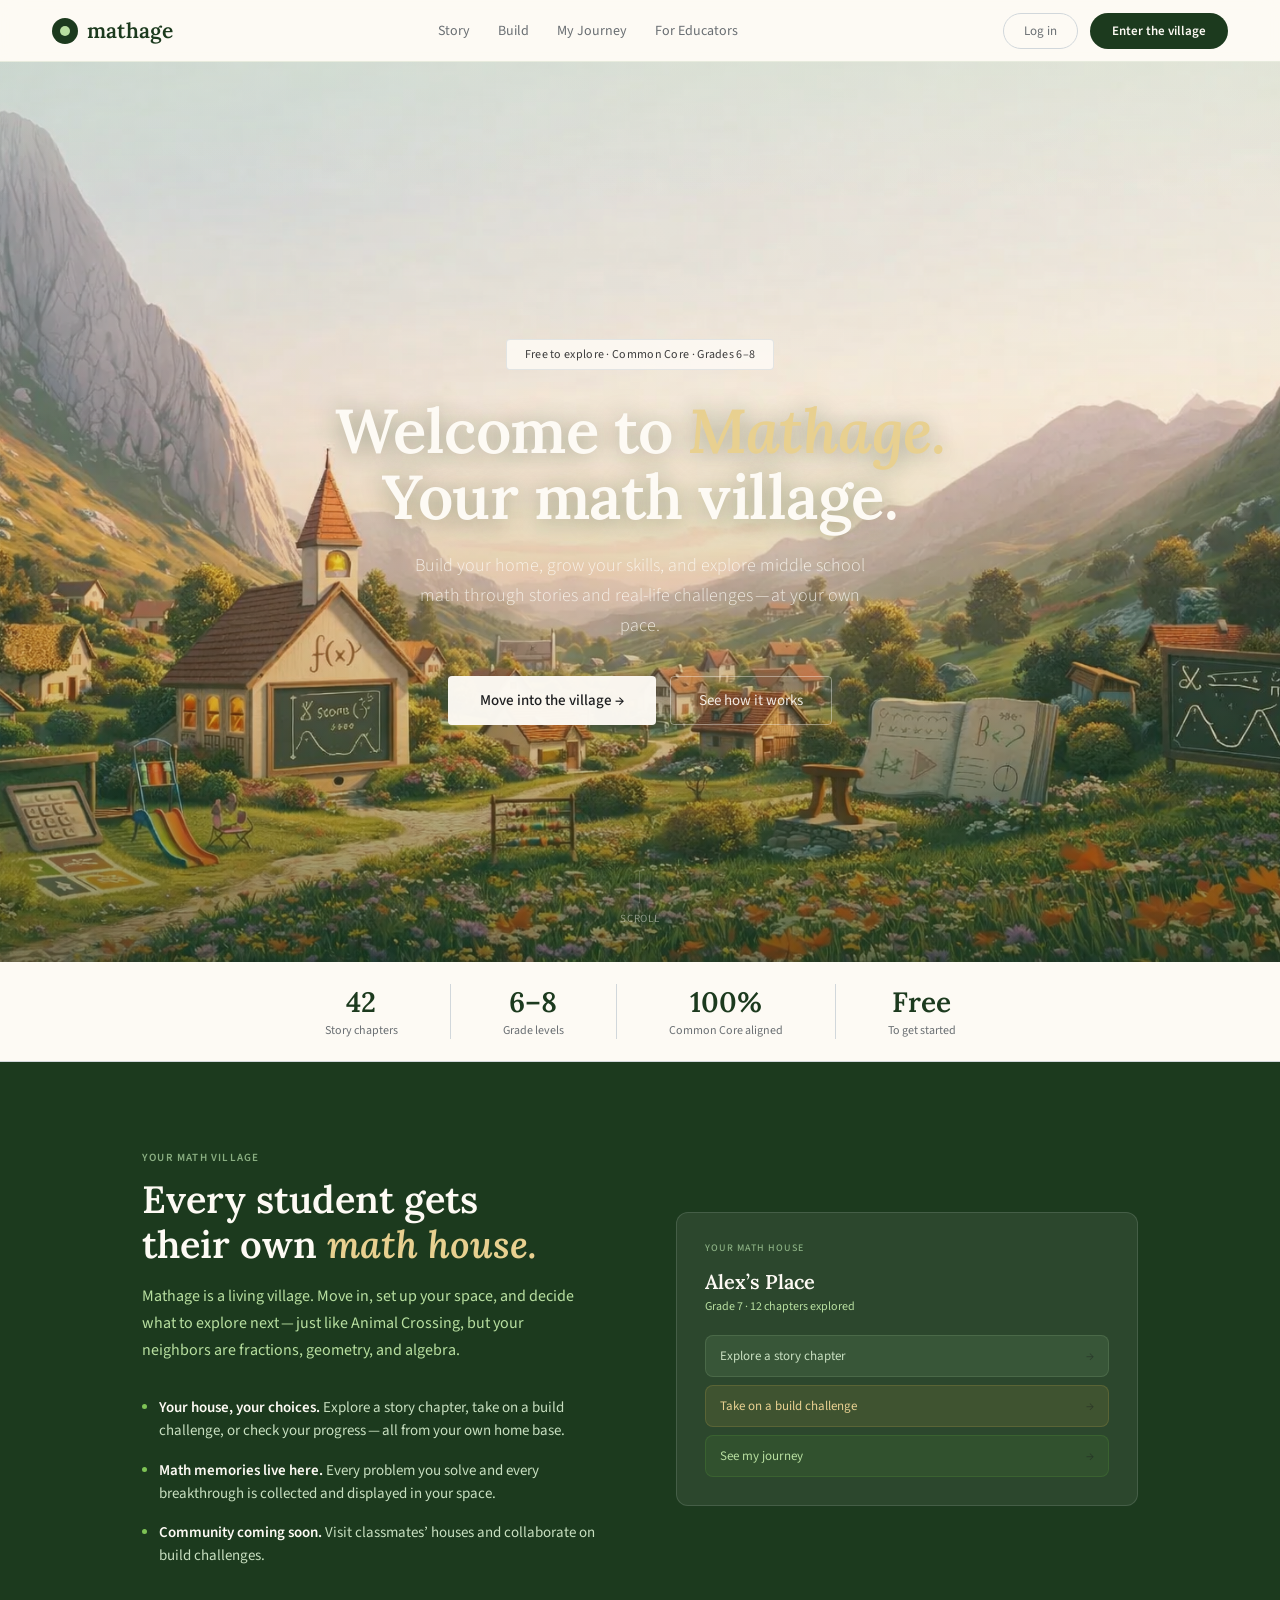
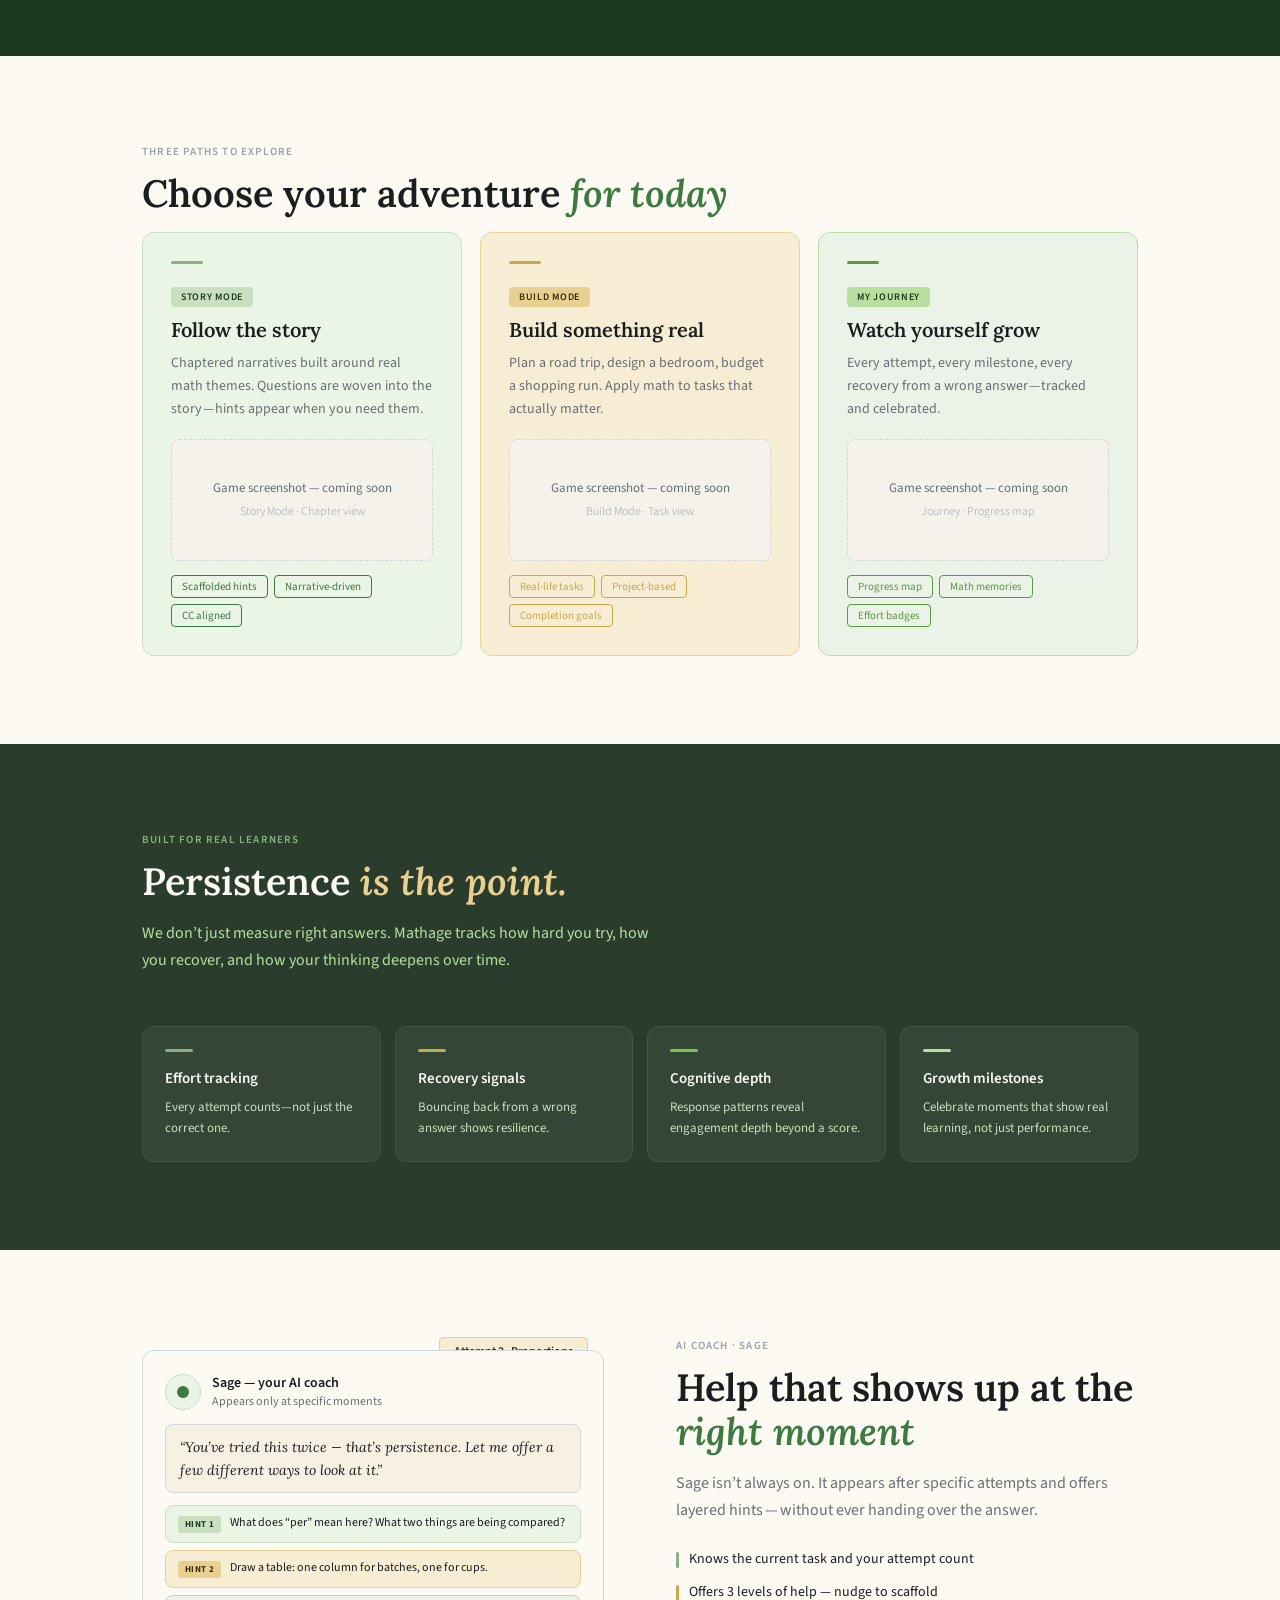
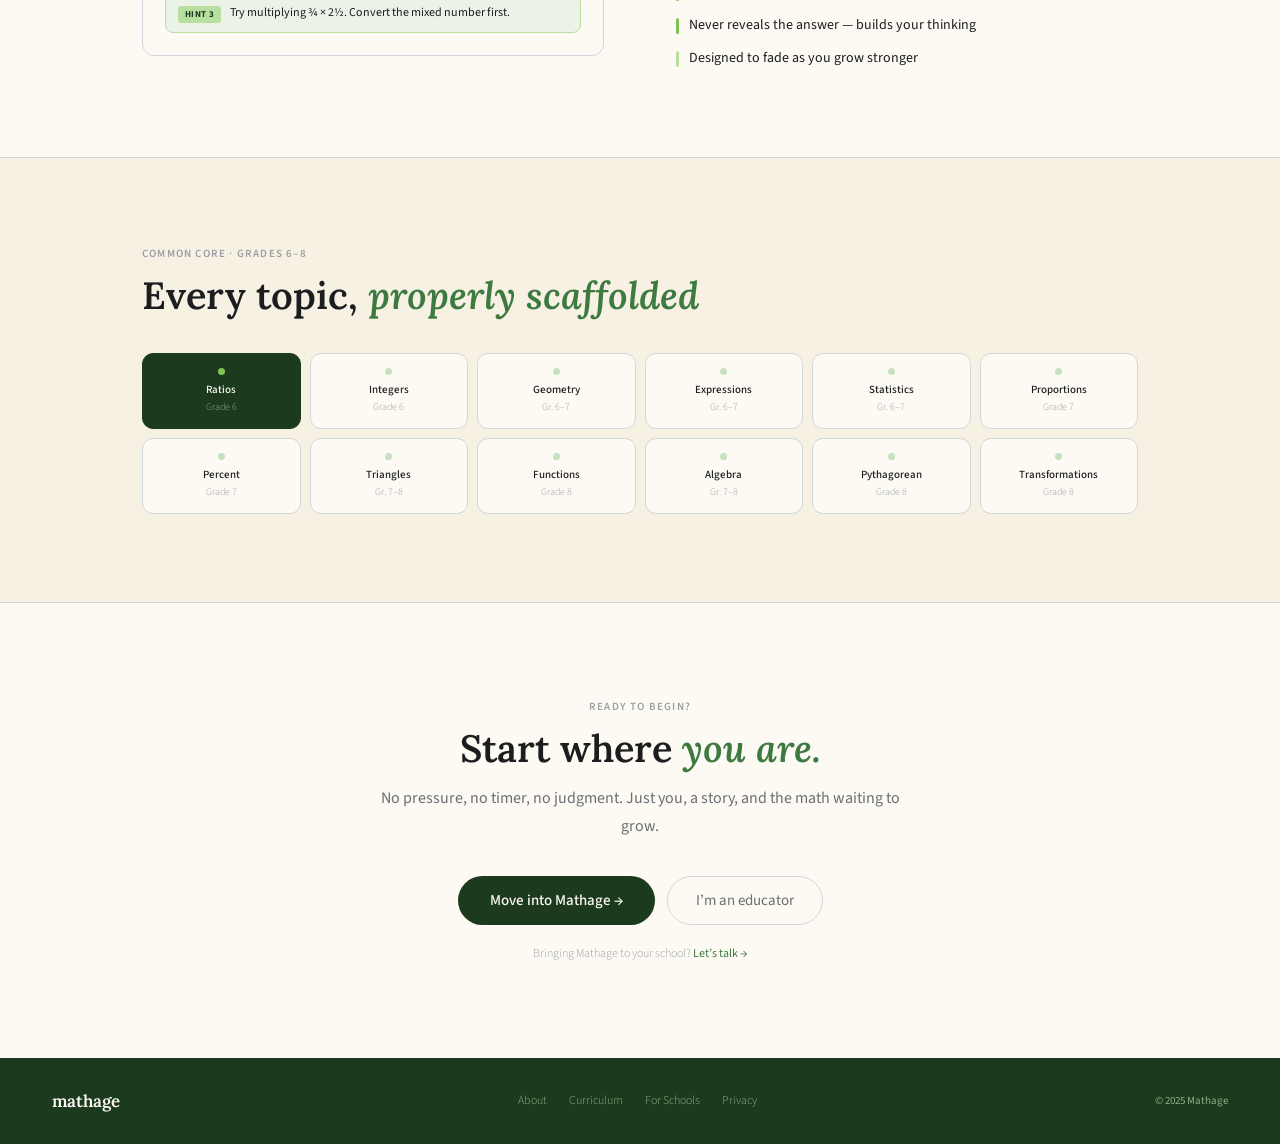
==== index.html @ 60c3e4f0 "update Sage component" ====
<!DOCTYPE html>
<html lang="en">
<head>
<meta charset="UTF-8">
<meta name="viewport" content="width=device-width, initial-scale=1.0">
<title>Mathage &#8212; Your Math Village</title>
<style>
@import url('https://fonts.googleapis.com/css2?family=Lora:ital,wght@0,400;0,500;0,600;1,400;1,600&family=Source+Sans+3:wght@300;400;500;600&family=Caveat:wght@400;500&display=swap');
*{box-sizing:border-box;margin:0;padding:0}
:root{
  --f:#1C3A1E;--fm:#2D5A2E;--fl:#3D7A40;
  --m:#5A9A3C;--ml:#7EC355;--mp:#B8DFA0;
  --sg:#8AAF82;--sgl:#C8DFC0;--sgp:#EBF5E6;
  --stone:#F5F2EB;--stm:#D1D7DB;--std:#6a6f73;
  --cream:#FDFAF4;--warm:#F7F1E4;
  --gold:#C8A84B;--goldl:#E8D090;--goldp:#F7EDD4;
  --dusk:#2A3D2C;
  --txt:#1c1d1f;--muted:#6a6f73;--light:#9AA0A6;
  --serif:'Lora',Georgia,serif;
  --sans:'Source Sans 3',system-ui,sans-serif;
  --hand:'Caveat',cursive;
}
html,body{margin:0;padding:0}
body{font-family:var(--sans);background:var(--cream);color:var(--txt);overflow-x:hidden}

nav{display:flex;align-items:center;justify-content:space-between;padding:0 52px;height:62px;background:rgba(253,250,244,0.92);border-bottom:1px solid rgba(138,175,130,0.2);position:sticky;top:0;z-index:200;backdrop-filter:blur(10px)}
.logo{font-family:var(--serif);font-size:21px;font-weight:600;color:var(--f);letter-spacing:0.2px;display:flex;align-items:center;gap:9px;cursor:pointer}
.logo-mark{width:26px;height:26px;border-radius:50%;background:var(--f);display:flex;align-items:center;justify-content:center}
.logo-inner{width:10px;height:10px;border-radius:50%;background:var(--mp)}
.nav-links{display:flex;gap:28px}
.nav-links a{font-family:var(--sans);font-size:14px;font-weight:400;color:var(--muted);text-decoration:none;transition:color .2s}
.nav-links a:hover{color:var(--f)}
.nav-r{display:flex;gap:12px;align-items:center}
.btn-ghost{background:none;border:1.5px solid var(--stm);border-radius:50px;padding:8px 20px;font-family:var(--sans);font-size:13px;font-weight:400;color:var(--muted);cursor:pointer;transition:all .2s}
.btn-ghost:hover{border-color:var(--sg);color:var(--f)}
.btn-enter{background:var(--f);border:none;border-radius:50px;padding:9px 22px;font-family:var(--sans);font-size:13px;font-weight:600;color:var(--cream);cursor:pointer;transition:all .2s}
.btn-enter:hover{background:var(--fm);transform:translateY(-1px)}

.hero{position:relative;overflow:hidden;height:100vh;min-height:620px}
.hero-scene{position:absolute;inset:0;width:100%;height:100%}
.hero-scene img{width:100%;height:100%;object-fit:cover;object-position:center center}
.hero-fade{position:absolute;inset:0;background:linear-gradient(to bottom,rgba(210,230,200,0.18) 0%,rgba(180,210,160,0.08) 40%,rgba(60,100,40,0.22) 75%,rgba(28,58,30,0.55) 100%)}
.hero-top-fade{position:absolute;top:0;left:0;right:0;height:140px;background:linear-gradient(to bottom,rgba(220,235,210,0.35),transparent)}
.hero-content{position:absolute;inset:0;display:flex;flex-direction:column;align-items:center;justify-content:center;text-align:center;padding:0 24px;padding-top:40px}
.hero-badge{display:inline-block;background:rgba(253,250,244,0.88);border:1px solid rgba(209,215,219,0.6);border-radius:4px;padding:6px 18px;font-family:var(--sans);font-size:12px;font-weight:400;color:#3d3d3d;letter-spacing:0.3px;margin-bottom:28px}
.hero-h1{font-family:var(--serif);font-size:62px;line-height:1.08;font-weight:600;color:#FDFAF4;margin-bottom:20px;letter-spacing:-0.5px;text-shadow:0 2px 24px rgba(20,50,20,0.4)}
.hero-h1 em{font-style:italic;color:var(--goldl)}
.hero-p{font-family:var(--sans);font-size:18px;font-weight:300;color:rgba(253,250,244,0.82);line-height:1.65;max-width:460px;margin-bottom:36px}
.hero-btns{display:flex;gap:14px;align-items:center;justify-content:center}
.btn-hero-primary{font-family:var(--sans);font-size:15px;font-weight:500;color:var(--txt);background:rgba(253,250,244,0.97);border:none;border-radius:4px;padding:14px 32px;cursor:pointer;transition:all .2s}
.btn-hero-primary:hover{background:#fff;transform:translateY(-1px)}
.btn-hero-ghost{font-family:var(--sans);font-size:15px;font-weight:400;color:rgba(253,250,244,0.9);background:none;border:1px solid rgba(253,250,244,0.4);border-radius:4px;padding:13px 28px;cursor:pointer;transition:all .2s}
.btn-hero-ghost:hover{border-color:rgba(253,250,244,0.7)}
.hero-scroll{position:absolute;bottom:36px;left:50%;transform:translateX(-50%);font-family:var(--sans);font-size:11px;font-weight:400;color:rgba(253,250,244,0.45);letter-spacing:0.8px;text-transform:uppercase;display:flex;flex-direction:column;align-items:center;gap:8px}
.scroll-line{width:1px;height:32px;background:rgba(253,250,244,0.22)}

.statsbar{display:flex;justify-content:center;align-items:center;background:var(--cream);border-bottom:1px solid var(--stm);padding:22px 0}
.stat{text-align:center;padding:0 52px;border-right:1px solid var(--stm)}
.stat:last-child{border-right:none}
.stat-n{font-family:var(--serif);font-size:28px;font-weight:600;color:var(--f)}
.stat-l{font-family:var(--sans);font-size:12px;font-weight:400;color:var(--muted);margin-top:2px}

.section{max-width:1100px;margin:0 auto;padding:88px 52px}
.eyebrow{font-family:var(--sans);font-size:11px;font-weight:600;letter-spacing:1.2px;text-transform:uppercase;color:var(--light);margin-bottom:12px}
.sec-h2{font-family:var(--serif);font-size:38px;font-weight:600;color:var(--txt);line-height:1.18;margin-bottom:16px}
.sec-h2 em{font-style:italic;color:var(--fl)}
.sec-sub{font-family:var(--sans);font-size:16px;font-weight:400;color:var(--muted);line-height:1.7;max-width:520px;margin-bottom:48px}

.village-wrap{background:var(--f)}
.village-inner{max-width:1100px;margin:0 auto;padding:88px 52px;display:grid;grid-template-columns:1fr 1fr;gap:72px;align-items:center}
.village-inner .eyebrow{color:var(--sg)}
.village-inner .sec-h2{color:var(--cream)}
.village-inner .sec-h2 em{color:var(--goldl)}
.village-inner .sec-sub{color:var(--mp);max-width:440px;margin-bottom:32px}
.vlist{list-style:none;display:flex;flex-direction:column;gap:16px}
.vlist li{display:flex;gap:12px;font-family:var(--sans);font-size:15px;font-weight:400;color:var(--sgl);line-height:1.55}
.vlist li strong{font-weight:600;color:var(--cream)}
.vdot{width:5px;height:5px;border-radius:50%;background:var(--ml);margin-top:8px;flex-shrink:0}
.house-mockup{background:rgba(255,255,255,0.07);border-radius:12px;border:1px solid rgba(255,255,255,0.12);padding:28px}
.hm-label{font-family:var(--sans);font-size:10px;font-weight:500;letter-spacing:1px;text-transform:uppercase;color:var(--sg);margin-bottom:14px}
.hm-name{font-family:var(--serif);font-size:20px;font-weight:600;color:var(--cream);margin-bottom:4px}
.hm-sub{font-family:var(--sans);font-size:12px;font-weight:400;color:var(--mp);margin-bottom:20px}
.hm-actions{display:flex;flex-direction:column;gap:8px}
.hm-action{display:flex;align-items:center;justify-content:space-between;padding:11px 14px;border-radius:8px;border:1px solid transparent;cursor:pointer;transition:all .15s}
.hma-s{background:rgba(138,175,130,0.14);border-color:rgba(138,175,130,0.22)}
.hma-b{background:rgba(200,168,75,0.12);border-color:rgba(200,168,75,0.2)}
.hma-j{background:rgba(90,154,60,0.13);border-color:rgba(90,154,60,0.22)}
.hma-s:hover{background:rgba(138,175,130,0.25)}
.hma-b:hover{background:rgba(200,168,75,0.22)}
.hma-j:hover{background:rgba(90,154,60,0.25)}
.hma-txt{font-family:var(--sans);font-size:13px;font-weight:400}
.hma-s .hma-txt{color:var(--sgl)}
.hma-b .hma-txt{color:var(--goldl)}
.hma-j .hma-txt{color:var(--mp)}
.hma-arr{font-size:13px;opacity:.45}

.modes-grid{display:grid;grid-template-columns:repeat(3,1fr);gap:18px}
.mcard{border-radius:12px;padding:28px;border:1.5px solid transparent;cursor:pointer;transition:transform .2s}
.mcard:hover{transform:translateY(-3px)}
.mc-s{background:var(--sgp);border-color:var(--sgl)}
.mc-b{background:var(--goldp);border-color:var(--goldl)}
.mc-j{background:#EBF2E8;border-color:var(--mp)}
.mcard-bar{width:32px;height:3px;border-radius:2px;margin-bottom:20px}
.mc-s .mcard-bar{background:var(--sg)}
.mc-b .mcard-bar{background:var(--gold)}
.mc-j .mcard-bar{background:var(--m)}
.mcard-tag{font-family:var(--sans);font-size:10px;font-weight:600;letter-spacing:0.7px;text-transform:uppercase;display:inline-block;padding:3px 10px;border-radius:4px;margin-bottom:10px}
.mc-s .mcard-tag{background:var(--sgl);color:var(--f)}
.mc-b .mcard-tag{background:var(--goldl);color:#3A2A00}
.mc-j .mcard-tag{background:var(--mp);color:var(--f)}
.mcard h3{font-family:var(--serif);font-size:20px;font-weight:600;margin-bottom:10px;color:var(--txt)}
.mcard p{font-family:var(--sans);font-size:14px;font-weight:400;line-height:1.65;color:var(--muted);margin-bottom:18px}
.placeholder-wrap{margin-top:18px;border-radius:8px;overflow:hidden;border:1.5px dashed var(--stm)}
.placeholder-inner{background:var(--stone);height:120px;display:flex;flex-direction:column;align-items:center;justify-content:center;gap:6px}
.ph-line1{font-family:var(--sans);font-size:13px;font-weight:400;color:var(--muted)}
.ph-line2{font-family:var(--sans);font-size:12px;font-weight:300;color:var(--light)}
.chips{display:flex;flex-wrap:wrap;gap:6px;margin-top:14px}
.chip{font-family:var(--sans);font-size:11px;font-weight:400;padding:3px 10px;border-radius:4px;border:1px solid currentColor}
.mc-s .chip{color:var(--fl)}
.mc-b .chip{color:var(--gold)}
.mc-j .chip{color:var(--m)}

.persist-wrap{background:var(--dusk)}
.persist-inner{max-width:1100px;margin:0 auto;padding:88px 52px}
.persist-inner .eyebrow{color:var(--sg)}
.persist-inner .sec-h2{color:var(--cream)}
.persist-inner .sec-h2 em{color:var(--goldl)}
.persist-inner .sec-sub{color:var(--mp);margin-bottom:52px}
.pgrid{display:grid;grid-template-columns:repeat(4,1fr);gap:14px}
.pcard{background:rgba(255,255,255,0.05);border-radius:12px;padding:22px;border:1px solid rgba(255,255,255,0.07)}
.pcard-mark{width:28px;height:3px;border-radius:2px;margin-bottom:16px}
.pm1{background:var(--sg)}.pm2{background:var(--gold)}.pm3{background:var(--ml)}.pm4{background:var(--mp)}
.pcard h4{font-family:var(--sans);font-size:15px;font-weight:600;color:var(--cream);margin-bottom:8px}
.pcard p{font-family:var(--sans);font-size:13px;font-weight:400;color:var(--sgl);line-height:1.6}

.coach-grid{display:grid;grid-template-columns:1fr 1fr;gap:72px;align-items:center}
.coach-card{background:var(--cream);border-radius:12px;border:1px solid var(--stm);padding:22px;position:relative}
.attempt-pill{position:absolute;top:-13px;right:16px;background:var(--goldp);border:1.5px solid var(--goldl);border-radius:4px;padding:5px 14px;font-family:var(--sans);font-size:12px;font-weight:600;color:#3A2A00}
.coach-hdr{display:flex;align-items:center;gap:11px;margin-bottom:14px}
.coach-av{width:36px;height:36px;border-radius:50%;background:var(--sgp);border:1.5px solid var(--sgl);display:flex;align-items:center;justify-content:center}
.coach-seed{width:12px;height:12px;border-radius:50%;background:var(--fl)}
.coach-nm{font-family:var(--sans);font-size:14px;font-weight:600;color:var(--txt)}
.coach-role{font-family:var(--sans);font-size:12px;font-weight:400;color:var(--muted)}
.coach-speech{background:var(--warm);border-radius:8px;padding:11px 14px;margin-bottom:12px;border:1px solid var(--stm);font-family:var(--serif);font-size:14px;font-weight:400;color:var(--txt);line-height:1.6;font-style:italic}
.hints{display:flex;flex-direction:column;gap:7px}
.hint{display:flex;align-items:flex-start;gap:9px;padding:9px 12px;border-radius:8px;border:1px solid transparent}
.h1{background:var(--sgp);border-color:var(--sgl)}
.h2{background:var(--goldp);border-color:var(--goldl)}
.h3{background:#EBF2E8;border-color:var(--mp)}
.hlvl{font-family:var(--sans);font-size:9px;font-weight:700;padding:2px 7px;border-radius:3px;flex-shrink:0;margin-top:1px;text-transform:uppercase;letter-spacing:0.4px}
.h1 .hlvl{background:var(--sgl);color:var(--f)}
.h2 .hlvl{background:var(--goldl);color:#3A2A00}
.h3 .hlvl{background:var(--mp);color:var(--f)}
.hint p{font-family:var(--sans);font-size:12px;font-weight:400;line-height:1.4;color:var(--txt)}
.coach-desc{font-family:var(--sans);font-size:16px;font-weight:400;color:var(--muted);line-height:1.7;margin-bottom:24px}
.clist{list-style:none;display:flex;flex-direction:column;gap:12px}
.clist li{display:flex;align-items:flex-start;gap:10px;font-family:var(--sans);font-size:14px;font-weight:400;color:var(--txt);line-height:1.5}
.cbar{width:3px;height:16px;border-radius:2px;flex-shrink:0;margin-top:3px}

.curric-wrap{background:var(--warm);border-top:1px solid var(--stm);border-bottom:1px solid var(--stm)}
.curric-inner{max-width:1100px;margin:0 auto;padding:88px 52px}
.tgrid{display:grid;grid-template-columns:repeat(6,1fr);gap:9px;margin-top:36px}
.ttile{background:var(--cream);border-radius:11px;padding:14px 10px;text-align:center;border:1.5px solid var(--stm);transition:all .2s;cursor:pointer}
.ttile:hover{border-color:var(--fl);transform:translateY(-2px)}
.ttile.on{background:var(--f);border-color:var(--f)}
.tdot{width:7px;height:7px;border-radius:50%;background:var(--sgl);margin:0 auto 7px}
.ttile.on .tdot{background:var(--ml)}
.tname{font-family:var(--sans);font-size:11px;font-weight:500;color:var(--txt)}
.ttile.on .tname{color:var(--cream)}
.tgrade{font-family:var(--sans);font-size:10px;font-weight:300;color:var(--light);margin-top:3px}
.ttile.on .tgrade{color:var(--sg)}

.cta-wrap{padding:96px 52px;text-align:center;background:var(--cream)}
.cta-inner{max-width:520px;margin:0 auto}
.cta-wrap .sec-h2{margin-bottom:14px}
.cta-wrap .sec-sub{margin:0 auto 36px;text-align:center}
.cta-btns{display:flex;justify-content:center;gap:12px;flex-wrap:wrap}
.btn-cta-p{font-family:var(--sans);font-size:15px;font-weight:500;color:var(--cream);background:var(--f);border:none;border-radius:50px;padding:14px 32px;cursor:pointer;transition:background .2s}
.btn-cta-p:hover{background:var(--fm)}
.btn-cta-s{font-family:var(--sans);font-size:15px;font-weight:400;color:var(--muted);background:none;border:1.5px solid var(--stm);border-radius:50px;padding:13px 28px;cursor:pointer;transition:all .2s}
.btn-cta-s:hover{border-color:var(--sg)}
.edu-note{font-family:var(--sans);font-size:12px;font-weight:300;color:var(--light);margin-top:20px}
.edu-note a{color:var(--fl);text-decoration:none;font-weight:400}

footer{background:var(--f);padding:32px 52px;display:flex;justify-content:space-between;align-items:center}
.foot-logo{font-family:var(--serif);font-size:17px;font-weight:600;color:var(--cream)}
.foot-links{display:flex;gap:22px}
.foot-links a{font-family:var(--sans);font-size:12px;font-weight:300;color:var(--sg);text-decoration:none}
.foot-copy{font-family:var(--sans);font-size:11px;color:var(--sg)}

@media(max-width:860px){
  nav{padding:0 20px}.nav-links{display:none}
  .hero-h1{font-size:40px}
  .village-inner,.coach-grid{grid-template-columns:1fr;gap:40px}
  .modes-grid{grid-template-columns:1fr}
  .pgrid{grid-template-columns:1fr 1fr}
  .tgrid{grid-template-columns:repeat(3,1fr)}
  .section,.village-inner,.persist-inner,.curric-inner,.cta-wrap{padding:56px 24px}
  footer{padding:24px 20px;flex-direction:column;gap:14px;text-align:center}
}
</style>
</head>
<body>

<nav>
  <div class="logo" onclick="window.scrollTo({top:0,behavior:'smooth'})">
    <div class="logo-mark"><div class="logo-inner"></div></div>
    mathage
  </div>
  <div class="nav-links">
    <a href="#">Story</a>
    <a href="#">Build</a>
    <a href="#">My Journey</a>
    <a href="#">For Educators</a>
  </div>
  <div class="nav-r">
    <button class="btn-ghost" onclick="window.location.href='dashboard.html'">Log in</button>
    <button class="btn-enter" onclick="window.location.href='dashboard.html'">Enter the village</button>
  </div>
</nav>

<section class="hero">
  <div class="hero-scene">
    <img src="images/hero-bg.png" alt="Mathage village">
  </div>
  <div class="hero-fade"></div>
  <div class="hero-top-fade"></div>
  <div class="hero-content">
    <div class="hero-badge">Free to explore &#183; Common Core &#183; Grades 6&#8211;8</div>
    <h1 class="hero-h1">Welcome to <em>Mathage.</em><br>Your math village.</h1>
    <p class="hero-p">Build your home, grow your skills, and explore middle school math through stories and real&#8209;life challenges&#8201;&#8212;&#8201;at your own pace.</p>
    <div class="hero-btns">
      <button class="btn-hero-primary" onclick="window.location.href='dashboard.html'">Move into the village &#8594;</button>
      <button class="btn-hero-ghost" onclick="document.querySelector('.statsbar').scrollIntoView({behavior:'smooth'})">See how it works</button>
    </div>
  </div>
  


  <div class="hero-scroll"><div class="scroll-line"></div>scroll</div>
</section>

<div class="statsbar">
  <div class="stat"><div class="stat-n">42</div><div class="stat-l">Story chapters</div></div>
  <div class="stat"><div class="stat-n">6&#8211;8</div><div class="stat-l">Grade levels</div></div>
  <div class="stat"><div class="stat-n">100%</div><div class="stat-l">Common Core aligned</div></div>
  <div class="stat"><div class="stat-n">Free</div><div class="stat-l">To get started</div></div>
</div>

<div class="village-wrap">
  <div class="village-inner">
    <div>
      <div class="eyebrow">Your math village</div>
      <h2 class="sec-h2">Every student gets<br>their own <em>math house.</em></h2>
      <p class="sec-sub">Mathage is a living village. Move in, set up your space, and decide what to explore next&#8201;&#8212;&#8201;just like Animal Crossing, but your neighbors are fractions, geometry, and algebra.</p>
      <ul class="vlist">
        <li><div class="vdot"></div><div><strong>Your house, your choices.</strong> Explore a story chapter, take on a build challenge, or check your progress&#8201;&#8212;&#8201;all from your own home base.</div></li>
        <li><div class="vdot"></div><div><strong>Math memories live here.</strong> Every problem you solve and every breakthrough is collected and displayed in your space.</div></li>
        <li><div class="vdot"></div><div><strong>Community coming soon.</strong> Visit classmates&#8217; houses and collaborate on build challenges.</div></li>
      </ul>
    </div>
    <div>
      <div class="house-mockup">
        <div class="hm-label">Your math house</div>
        <div class="hm-name">Alex&#8217;s Place</div>
        <div class="hm-sub">Grade 7 &#183; 12 chapters explored</div>
        <div class="hm-actions">
          <div class="hm-action hma-s" onclick="window.location.href='story.html'"><span class="hma-txt">Explore a story chapter</span><span class="hma-arr">&#8594;</span></div>
          <div class="hm-action hma-b" onclick="window.location.href='build.html'"><span class="hma-txt">Take on a build challenge</span><span class="hma-arr">&#8594;</span></div>
          <div class="hm-action hma-j" onclick="window.location.href='journey.html'"><span class="hma-txt">See my journey</span><span class="hma-arr">&#8594;</span></div>
        </div>
      </div>
    </div>
  </div>
</div>

<div class="section">
  <div class="eyebrow">Three paths to explore</div>
  <h2 class="sec-h2">Choose your adventure <em>for today</em></h2>
  <div class="modes-grid">
    <div class="mcard mc-s" onclick="window.location.href='story.html'">
      <div class="mcard-bar"></div>
      <span class="mcard-tag">Story Mode</span>
      <h3>Follow the story</h3>
      <p>Chaptered narratives built around real math themes. Questions are woven into the story&#8201;&#8212;&#8201;hints appear when you need them.</p>
      <div class="placeholder-wrap"><div class="placeholder-inner"><div class="ph-line1">Game screenshot &#8212; coming soon</div><div class="ph-line2">Story Mode &#183; Chapter view</div></div></div>
      <div class="chips"><span class="chip">Scaffolded hints</span><span class="chip">Narrative&#8209;driven</span><span class="chip">CC aligned</span></div>
    </div>
    <div class="mcard mc-b" onclick="window.location.href='build.html'">
      <div class="mcard-bar"></div>
      <span class="mcard-tag">Build Mode</span>
      <h3>Build something real</h3>
      <p>Plan a road trip, design a bedroom, budget a shopping run. Apply math to tasks that actually matter.</p>
      <div class="placeholder-wrap"><div class="placeholder-inner"><div class="ph-line1">Game screenshot &#8212; coming soon</div><div class="ph-line2">Build Mode &#183; Task view</div></div></div>
      <div class="chips"><span class="chip">Real&#8209;life tasks</span><span class="chip">Project&#8209;based</span><span class="chip">Completion goals</span></div>
    </div>
    <div class="mcard mc-j" onclick="window.location.href='journey.html'">
      <div class="mcard-bar"></div>
      <span class="mcard-tag">My Journey</span>
      <h3>Watch yourself grow</h3>
      <p>Every attempt, every milestone, every recovery from a wrong answer&#8201;&#8212;&#8201;tracked and celebrated.</p>
      <div class="placeholder-wrap"><div class="placeholder-inner"><div class="ph-line1">Game screenshot &#8212; coming soon</div><div class="ph-line2">Journey &#183; Progress map</div></div></div>
      <div class="chips"><span class="chip">Progress map</span><span class="chip">Math memories</span><span class="chip">Effort badges</span></div>
    </div>
  </div>
</div>

<div class="persist-wrap">
  <div class="persist-inner">
    <div class="eyebrow">Built for real learners</div>
    <h2 class="sec-h2">Persistence <em>is the point.</em></h2>
    <p class="sec-sub">We don&#8217;t just measure right answers. Mathage tracks how hard you try, how you recover, and how your thinking deepens over time.</p>
    <div class="pgrid">
      <div class="pcard"><div class="pcard-mark pm1"></div><h4>Effort tracking</h4><p>Every attempt counts&#8201;&#8212;&#8201;not just the correct one.</p></div>
      <div class="pcard"><div class="pcard-mark pm2"></div><h4>Recovery signals</h4><p>Bouncing back from a wrong answer shows resilience.</p></div>
      <div class="pcard"><div class="pcard-mark pm3"></div><h4>Cognitive depth</h4><p>Response patterns reveal engagement depth beyond a score.</p></div>
      <div class="pcard"><div class="pcard-mark pm4"></div><h4>Growth milestones</h4><p>Celebrate moments that show real learning, not just performance.</p></div>
    </div>
  </div>
</div>

<div class="section">
  <div class="coach-grid">
    <div style="position:relative">
      <div class="attempt-pill">Attempt 3 &#183; Proportions</div>
      <div class="coach-card">
        <div class="coach-hdr">
          <div class="coach-av"><div class="coach-seed"></div></div>
          <div><div class="coach-nm">Sage &#8212; your AI coach</div><div class="coach-role">Appears only at specific moments</div></div>
        </div>
        <div class="coach-speech">&#8220;You&#8217;ve tried this twice &#8212; that&#8217;s persistence. Let me offer a few different ways to look at it.&#8221;</div>
        <div class="hints">
          <div class="hint h1"><span class="hlvl">Hint 1</span><p>What does &#8220;per&#8221; mean here? What two things are being compared?</p></div>
          <div class="hint h2"><span class="hlvl">Hint 2</span><p>Draw a table: one column for batches, one for cups.</p></div>
          <div class="hint h3"><span class="hlvl">Hint 3</span><p>Try multiplying &#190; &#215; 2&#189;. Convert the mixed number first.</p></div>
        </div>
      </div>
    </div>
    <div>
      <div class="eyebrow">AI Coach &#183; Sage</div>
      <h2 class="sec-h2">Help that shows up at the <em>right moment</em></h2>
      <p class="coach-desc">Sage isn&#8217;t always on. It appears after specific attempts and offers layered hints&#8201;&#8212;&#8201;without ever handing over the answer.</p>
      <ul class="clist">
        <li><div class="cbar" style="background:var(--sg)"></div>Knows the current task and your attempt count</li>
        <li><div class="cbar" style="background:var(--gold)"></div>Offers 3 levels of help &#8212; nudge to scaffold</li>
        <li><div class="cbar" style="background:var(--ml)"></div>Never reveals the answer &#8212; builds your thinking</li>
        <li><div class="cbar" style="background:var(--mp)"></div>Designed to fade as you grow stronger</li>
      </ul>
    </div>
  </div>
</div>

<div class="curric-wrap">
  <div class="curric-inner">
    <div class="eyebrow">Common Core &#183; Grades 6&#8211;8</div>
    <h2 class="sec-h2">Every topic, <em>properly scaffolded</em></h2>
    <div class="tgrid">
      <div class="ttile on"><div class="tdot"></div><div class="tname">Ratios</div><div class="tgrade">Grade 6</div></div>
      <div class="ttile"><div class="tdot"></div><div class="tname">Integers</div><div class="tgrade">Grade 6</div></div>
      <div class="ttile"><div class="tdot"></div><div class="tname">Geometry</div><div class="tgrade">Gr. 6&#8211;7</div></div>
      <div class="ttile"><div class="tdot"></div><div class="tname">Expressions</div><div class="tgrade">Gr. 6&#8211;7</div></div>
      <div class="ttile"><div class="tdot"></div><div class="tname">Statistics</div><div class="tgrade">Gr. 6&#8211;7</div></div>
      <div class="ttile"><div class="tdot"></div><div class="tname">Proportions</div><div class="tgrade">Grade 7</div></div>
      <div class="ttile"><div class="tdot"></div><div class="tname">Percent</div><div class="tgrade">Grade 7</div></div>
      <div class="ttile"><div class="tdot"></div><div class="tname">Triangles</div><div class="tgrade">Gr. 7&#8211;8</div></div>
      <div class="ttile"><div class="tdot"></div><div class="tname">Functions</div><div class="tgrade">Grade 8</div></div>
      <div class="ttile"><div class="tdot"></div><div class="tname">Algebra</div><div class="tgrade">Gr. 7&#8211;8</div></div>
      <div class="ttile"><div class="tdot"></div><div class="tname">Pythagorean</div><div class="tgrade">Grade 8</div></div>
      <div class="ttile"><div class="tdot"></div><div class="tname">Transformations</div><div class="tgrade">Grade 8</div></div>
    </div>
  </div>
</div>

<div class="cta-wrap">
  <div class="cta-inner">
    <div class="eyebrow">Ready to begin?</div>
    <h2 class="sec-h2">Start where <em>you are.</em></h2>
    <p class="sec-sub">No pressure, no timer, no judgment. Just you, a story, and the math waiting to grow.</p>
    <div class="cta-btns">
      <button class="btn-cta-p" onclick="window.location.href='dashboard.html'">Move into Mathage &#8594;</button>
      <button class="btn-cta-s">I&#8217;m an educator</button>
    </div>
    <p class="edu-note">Bringing Mathage to your school? <a href="#">Let&#8217;s talk &#8594;</a></p>
  </div>
</div>

<footer>
  <div class="foot-logo">mathage</div>
  <div class="foot-links"><a href="#">About</a><a href="#">Curriculum</a><a href="#">For Schools</a><a href="#">Privacy</a></div>
  <div class="foot-copy">&#169; 2025 Mathage</div>
</footer>

</body>
</html>
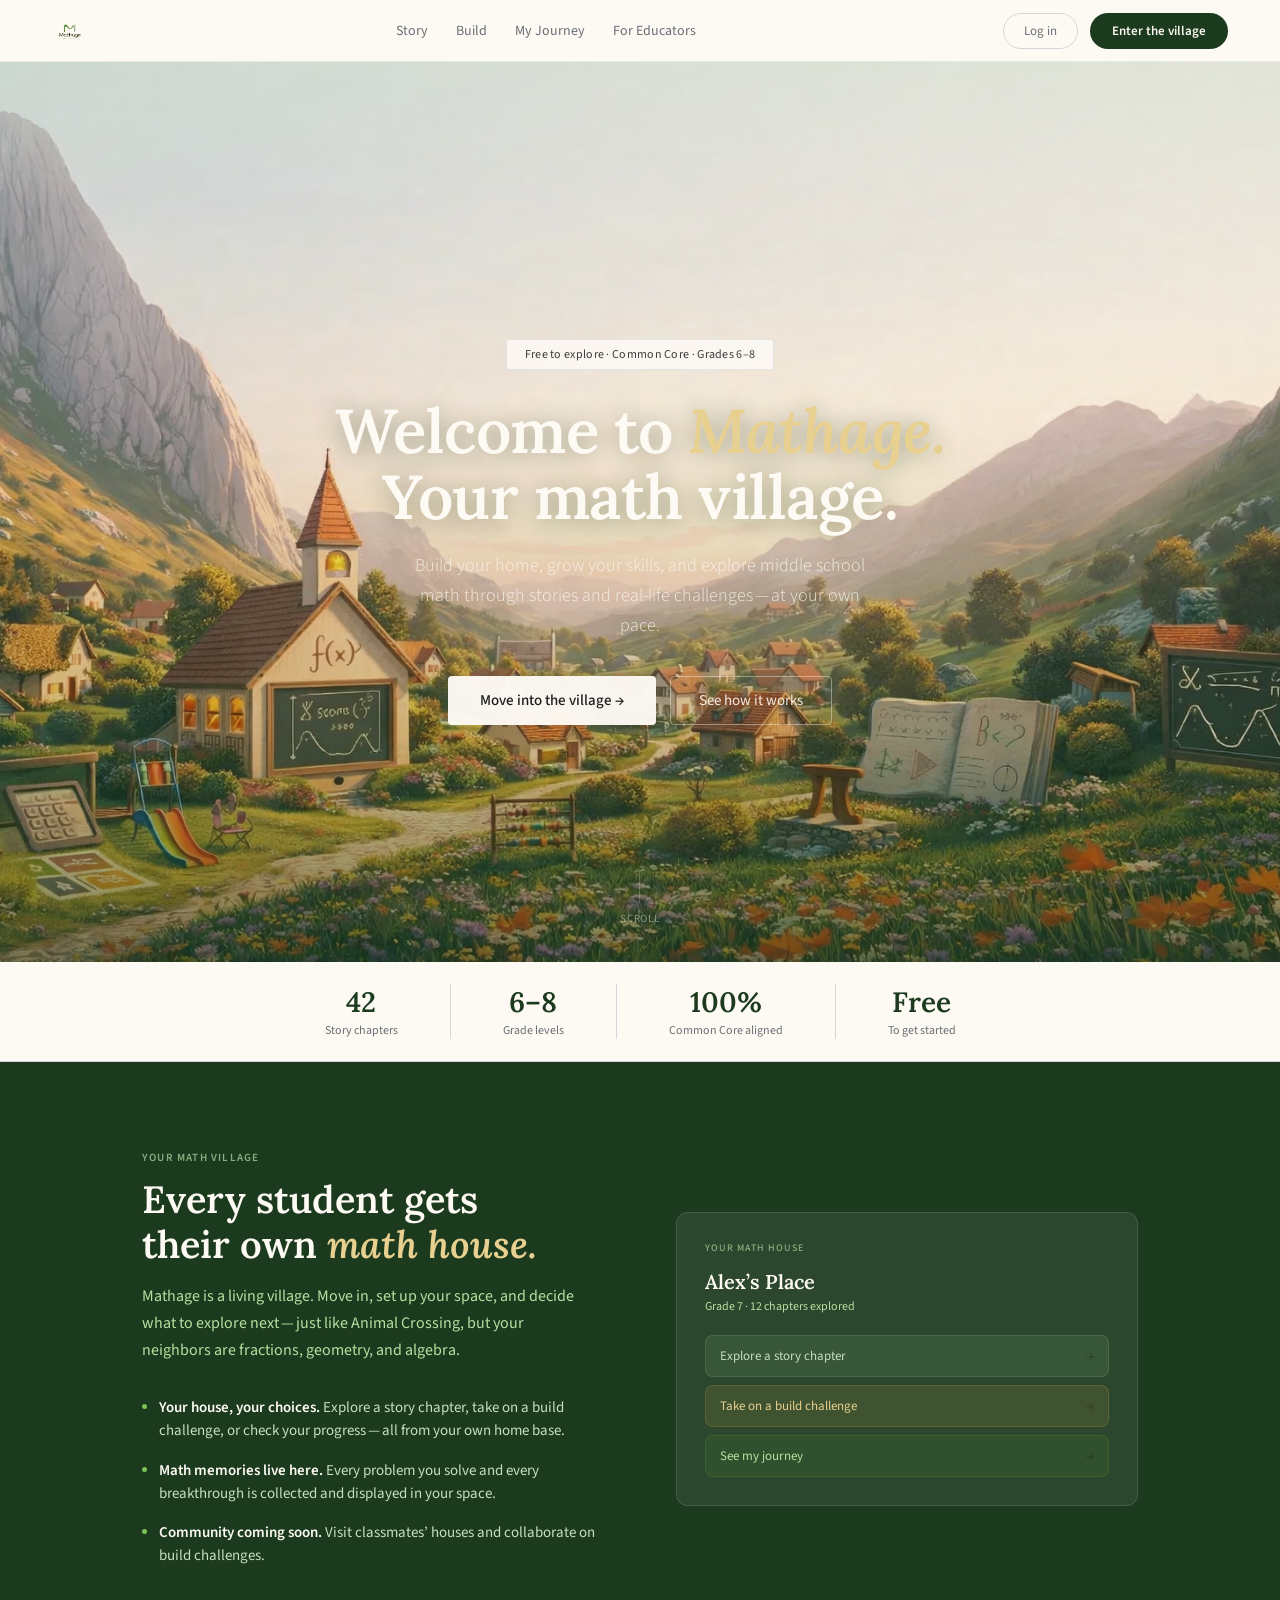
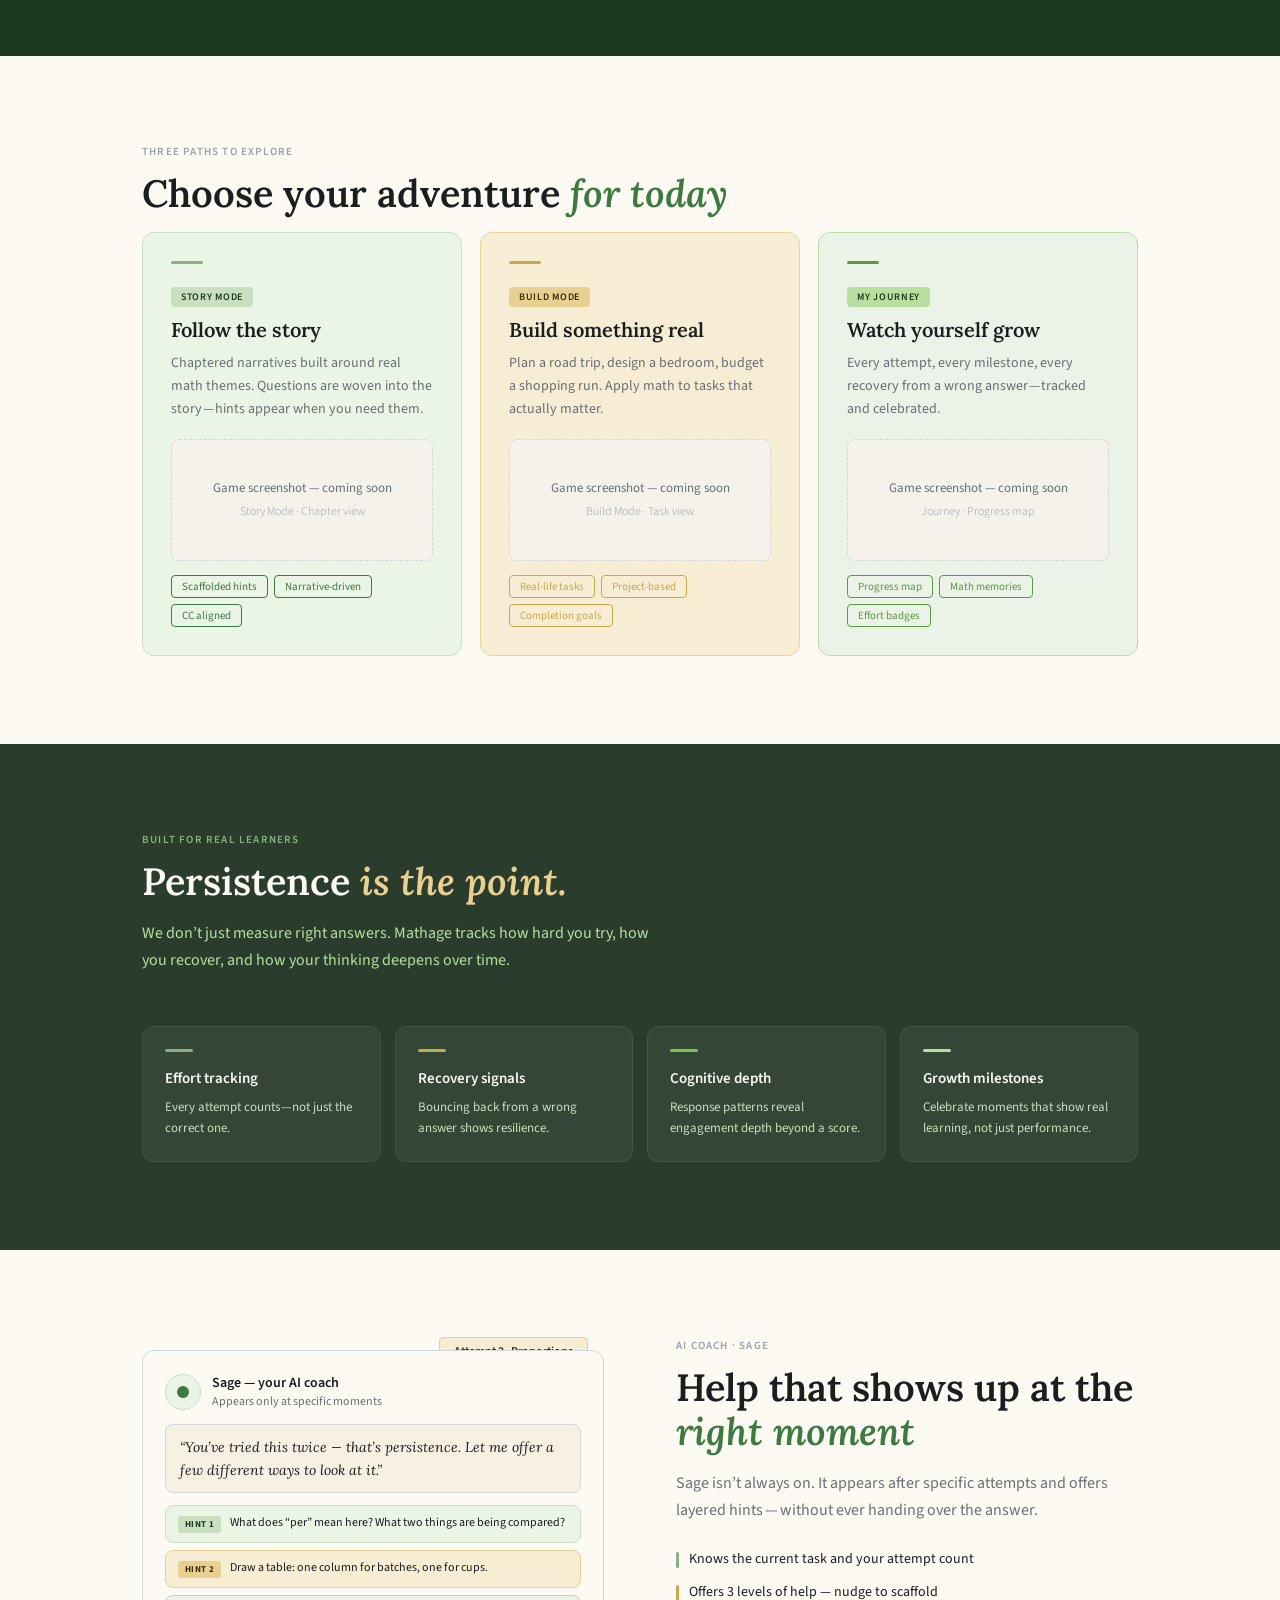
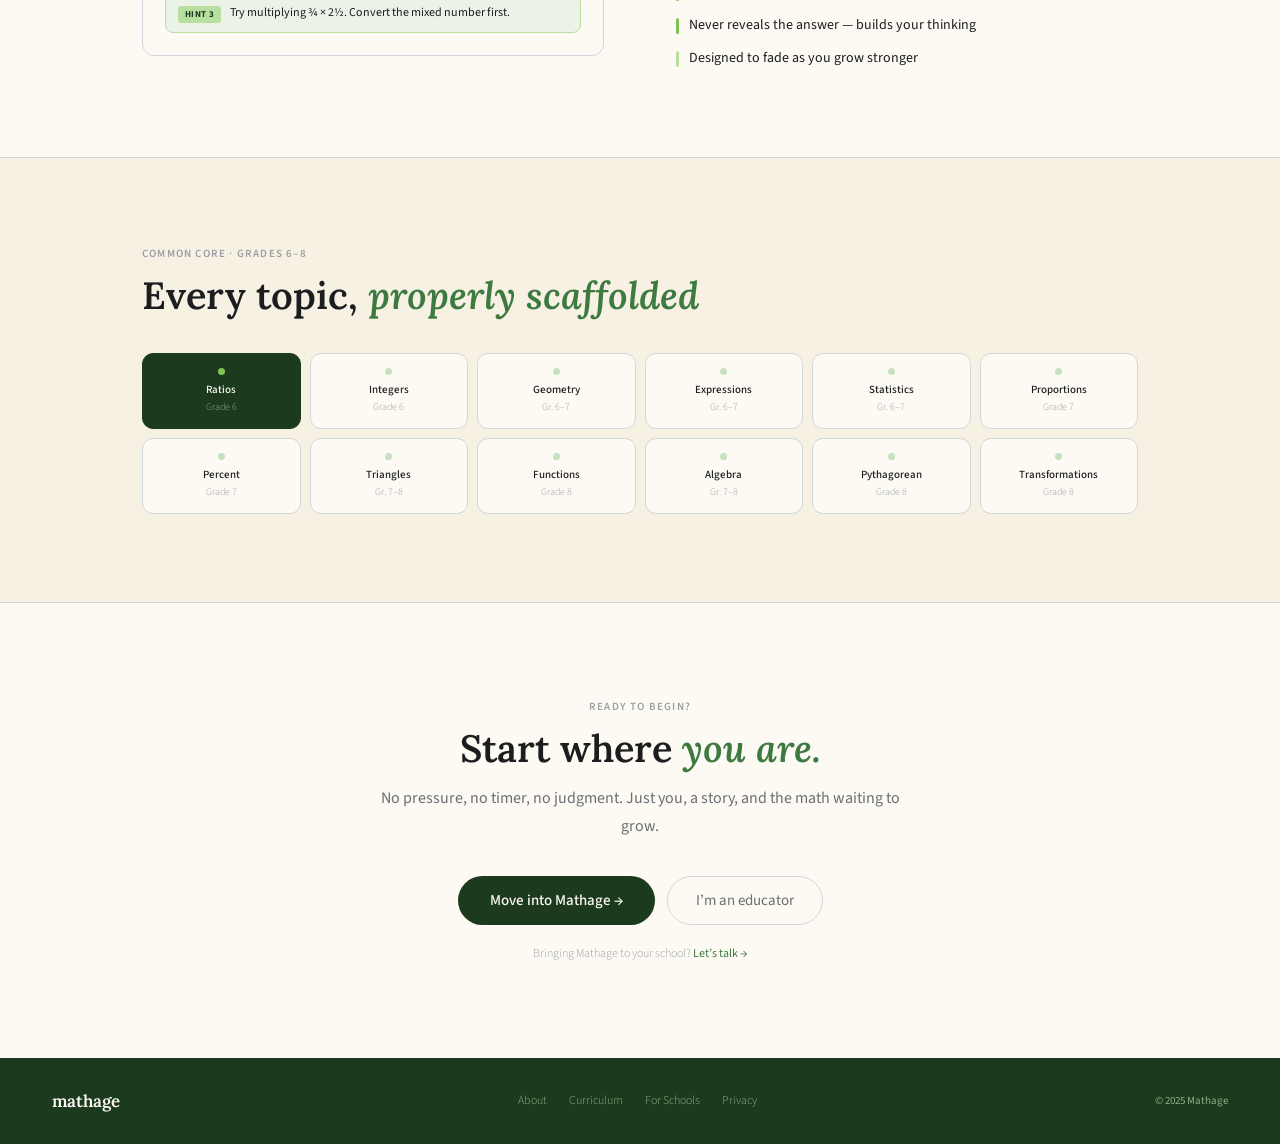
==== commit b9591dd6: "replace text logo with image logo" ====
--- a/index.html
+++ b/index.html
@@ -199,13 +199,12 @@
   footer{padding:24px 20px;flex-direction:column;gap:14px;text-align:center}
 }
 </style>
+<link rel="stylesheet" href="mobile.css">
 </head>
 <body>
 
 <nav>
-  <div class="logo" onclick="window.scrollTo({top:0,behavior:'smooth'})">
-    <div class="logo-mark"><div class="logo-inner"></div></div>
-    mathage
+  <div class="logo" onclick="window.scrollTo({top:0,behavior:'smooth'})"><img src="images/logo.png" alt="Mathage" style="height:36px;width:auto;display:block;object-fit:contain;">
   </div>
   <div class="nav-links">
     <a href="#">Story</a>
--- a/mobile.css
+++ b/mobile.css
@@ -0,0 +1,655 @@
+/* ============================================================
+   MATHAGE — Mobile Responsive CSS
+   Desktop styles completely unchanged.
+   Breakpoint: max-width 768px
+   ============================================================ */
+
+@media (max-width: 768px) {
+
+  /* ── GLOBAL ── */
+  body { font-size: 15px; }
+
+  /* ── NAV ── */
+  nav {
+    padding: 0 16px !important;
+    height: 48px !important;
+  }
+  .nav-links { display: none !important; }
+  .nav-mid { display: none !important; }
+  .nav-logo, .logo { font-size: 16px !important; }
+  .nav-r, .nav-right { gap: 8px !important; }
+  .btn-ghost { display: none !important; }
+  .btn-enter, .nav-btn {
+    font-size: 12px !important;
+    padding: 6px 14px !important;
+  }
+  .nav-user { display: none !important; }
+  .nav-streak { padding: 3px 10px !important; }
+  .streak-num { font-size: 12px !important; }
+  .streak-lbl { font-size: 10px !important; }
+
+  /* ── INDEX: HERO ── */
+  .hero { height: 100svh !important; min-height: 500px !important; }
+  .hero-h1 { font-size: 32px !important; line-height: 1.15 !important; }
+  .hero-p { font-size: 15px !important; max-width: 90% !important; margin-bottom: 24px !important; }
+  .hero-btns { flex-direction: column !important; gap: 10px !important; align-items: center !important; }
+  .btn-hero-primary, .btn-hero-ghost {
+    width: 80% !important; font-size: 15px !important;
+    padding: 13px 20px !important; text-align: center !important;
+  }
+  .hero-badge { font-size: 11px !important; padding: 5px 14px !important; }
+  .hero-scroll { display: none !important; }
+
+  /* ── INDEX: STATS BAR ── */
+  .statsbar { padding: 14px 8px !important; flex-wrap: wrap !important; }
+  .stat { padding: 6px 16px !important; }
+  .stat-n { font-size: 22px !important; }
+  .stat-l { font-size: 11px !important; }
+
+  /* ── INDEX: SECTIONS ── */
+  .section { padding: 48px 20px !important; }
+  .sec-h2 { font-size: 26px !important; }
+  .sec-sub { font-size: 14px !important; }
+  .village-inner {
+    grid-template-columns: 1fr !important;
+    gap: 32px !important; padding: 48px 20px !important;
+  }
+  .house-mockup { padding: 20px !important; }
+  .modes-grid { grid-template-columns: 1fr !important; gap: 14px !important; }
+  .mcard { padding: 20px !important; }
+  .placeholder-inner { height: 80px !important; }
+  .pgrid { grid-template-columns: 1fr 1fr !important; gap: 10px !important; }
+  .persist-inner { padding: 48px 20px !important; }
+  .coach-grid { grid-template-columns: 1fr !important; gap: 32px !important; }
+  .tgrid { grid-template-columns: repeat(3,1fr) !important; gap: 7px !important; }
+  .curric-inner { padding: 48px 20px !important; }
+  .ttile { padding: 10px 6px !important; }
+  .tname { font-size: 10px !important; }
+  .tgrade { font-size: 9px !important; }
+  .cta-wrap { padding: 60px 20px !important; }
+  .cta-btns { flex-direction: column !important; align-items: center !important; gap: 10px !important; }
+  .btn-cta-p, .btn-cta-s { width: 80% !important; text-align: center !important; }
+
+  /* ── FOOTER ── */
+  footer {
+    flex-direction: column !important; gap: 12px !important;
+    text-align: center !important; padding: 24px 20px !important;
+  }
+  .foot-links { gap: 16px !important; flex-wrap: wrap !important; justify-content: center !important; }
+
+  /* ══════════════════════════════════════
+     DASHBOARD — full screen room, text overlay
+  ══════════════════════════════════════ */
+  #page-gallery,
+  .page.active { overflow: auto !important; }
+
+  /* Dashboard main: stack vertically */
+  .main {
+    flex-direction: column !important;
+    height: calc(100svh - 48px) !important;
+    overflow: hidden !important;
+  }
+
+  /* Left panel: shrink to top banner */
+  .left-panel {
+    width: 100% !important;
+    flex-shrink: 0 !important;
+    height: auto !important;
+    padding: 14px 20px 10px !important;
+    background: rgba(42,61,44,0.85) !important;
+    backdrop-filter: blur(8px) !important;
+    display: flex !important;
+    flex-direction: row !important;
+    align-items: center !important;
+    justify-content: space-between !important;
+    gap: 12px !important;
+    z-index: 5 !important;
+    pointer-events: none !important;
+  }
+  .left-line1 {
+    font-size: 20px !important;
+    margin-bottom: 0 !important;
+    line-height: 1.2 !important;
+  }
+  .left-line2 {
+    font-size: 13px !important;
+    margin-bottom: 0 !important;
+    max-width: 160px !important;
+  }
+  .left-line3 {
+    font-size: 12px !important;
+    display: none !important;
+  }
+
+  /* Room: fill remaining screen */
+  .room-wrap {
+    width: 100% !important;
+    flex: 1 !important;
+    height: 0 !important;
+    min-height: 0 !important;
+  }
+  .room-wrap img {
+    width: 100% !important;
+    height: 100% !important;
+    object-fit: cover !important;
+    object-position: center top !important;
+  }
+
+  /* Hotspot areas: adjust for mobile crop */
+  .hs-photos   { top: 3% !important; left: 20% !important; width: 24% !important; height: 35% !important; }
+  .hs-bookshelf{ top: 45% !important; left: 50% !important; width: 40% !important; height: 42% !important; }
+  .hs-desk     { top: 52% !important; left: 0% !important; width: 38% !important; height: 46% !important; }
+
+  /* Labels: smaller on mobile */
+  .label-tag { font-size: 10px !important; padding: 3px 8px !important; }
+
+  /* Modal: full width */
+  .modal-overlay .modal,
+  #modal .modal {
+    max-width: 95vw !important;
+    padding: 20px 18px 24px !important;
+    border-radius: 12px !important;
+  }
+  .modal h3, #modal h3 { font-size: 18px !important; }
+  .modal p, #modal p { font-size: 13px !important; }
+
+  /* ══════════════════════════════════════
+     STORY PAGE
+  ══════════════════════════════════════ */
+  .shelf-room { padding: 16px 12px 24px !important; margin-top: 20px !important; }
+  .books-row {
+    gap: 3px !important;
+    padding: 0 2px !important;
+    min-height: 130px !important;
+    overflow-x: auto !important;
+    flex-wrap: nowrap !important;
+    -webkit-overflow-scrolling: touch !important;
+  }
+  .page-body { padding: 28px 14px 36px !important; }
+  .page-title { font-size: 24px !important; }
+  .shelf-label { font-size: 13px !important; }
+
+  /* ══════════════════════════════════════
+     CHAPTER PAGES
+  ══════════════════════════════════════ */
+  .scene {
+    min-height: calc(100svh - 48px) !important;
+    display: flex !important;
+    flex-direction: column !important;
+  }
+  .dialogue-area {
+    padding: 0 8px 10px !important;
+    flex-shrink: 0 !important;
+  }
+  .dialogue-box {
+    padding: 12px 14px 10px !important;
+    border-radius: 12px !important;
+    max-width: 100% !important;
+  }
+  .dialogue-text {
+    font-size: 14px !important;
+    line-height: 1.55 !important;
+    min-height: 32px !important;
+  }
+  .dialogue-speaker { font-size: 11px !important; margin-bottom: 6px !important; }
+
+  /* HUD: smaller, compact */
+  .hud-top {
+    top: 6px !important; right: 6px !important;
+    min-width: 130px !important; gap: 5px !important;
+  }
+  .hud-card { padding: 6px 9px !important; border-radius: 8px !important; }
+  .hud-label { font-size: 8px !important; margin-bottom: 4px !important; }
+  .task-text { font-size: 10px !important; }
+  .progress-track { height: 4px !important; }
+  .hud-steps { gap: 2px !important; margin-top: 4px !important; }
+  .orb { width: 11px !important; height: 11px !important; }
+  .persist-label { font-size: 10px !important; }
+
+  /* Float buttons: smaller, right side */
+  .hud-float {
+    bottom: auto !important;
+    top: 50% !important;
+    right: 6px !important;
+    transform: translateY(-50%) !important;
+    gap: 6px !important;
+  }
+  .float-btn {
+    width: 36px !important; height: 36px !important;
+    font-size: 15px !important;
+  }
+  .float-tip { display: none !important; }
+
+  /* Character Sage */
+  .character {
+    bottom: 150px !important;
+    left: 12px !important;
+    right: auto !important;
+    transform: none !important;
+  }
+  .character img { width: 90px !important; }
+
+  /* Task panel elements */
+  .gate-display { padding: 8px !important; gap: 10px !important; margin-bottom: 10px !important; }
+  .gate-val-num { font-size: 22px !important; }
+  .gate-sep { font-size: 18px !important; }
+  .gate-visual { gap: 5px !important; margin-bottom: 10px !important; }
+  .gate-panel { width: 28px !important; height: 48px !important; }
+  .input-row { gap: 8px !important; margin-bottom: 8px !important; }
+  .input-group input {
+    font-size: 18px !important; padding: 7px !important;
+  }
+  .input-label { font-size: 9px !important; }
+  .input-sep { font-size: 16px !important; }
+  .task-btn { font-size: 12px !important; padding: 9px 8px !important; }
+  .task-btns { gap: 6px !important; margin-top: 8px !important; }
+  .task-hint { font-size: 11px !important; margin-top: 8px !important; }
+  .feedback-bar { font-size: 12px !important; padding: 6px 10px !important; }
+  .visual-model { padding: 10px !important; }
+  .bar-label { font-size: 10px !important; width: 44px !important; }
+  .bar-num { font-size: 11px !important; }
+  .scale-multiplier-row { gap: 5px !important; flex-wrap: wrap !important; }
+  .scale-mult-btn { font-size: 10px !important; padding: 3px 8px !important; }
+  .constraint-badge { font-size: 12px !important; padding: 5px 10px !important; margin-bottom: 8px !important; }
+  .inp-wrap { gap: 6px !important; }
+  .inp-group input { font-size: 18px !important; padding: 7px !important; }
+  .inp-lbl { font-size: 9px !important; }
+  .sets-grid { flex-direction: column !important; gap: 7px !important; }
+  .set-card { min-width: unset !important; padding: 10px !important; }
+  .set-nums { font-size: 16px !important; }
+  .set-ratio { font-size: 10px !important; }
+  .mc-row { gap: 6px !important; }
+  .mc-btn { font-size: 13px !important; padding: 9px 10px !important; }
+  .ref-q { font-size: 13px !important; }
+  .ref-ta { font-size: 12px !important; min-height: 44px !important; }
+  .choices { gap: 5px !important; }
+  .choice-btn { font-size: 13px !important; padding: 8px 12px !important; }
+  .btn-continue { font-size: 12px !important; padding: 6px 14px !important; }
+
+  /* Chapter end / success screens */
+  .success-card { padding: 20px 18px !important; max-width: 95vw !important; }
+  .success-title { font-size: 18px !important; }
+  .success-sub { font-size: 12px !important; }
+  .success-badges { gap: 7px !important; }
+  .badge { padding: 8px 10px !important; }
+  .success-btn { font-size: 13px !important; padding: 10px !important; }
+
+  /* ══════════════════════════════════════
+     BUILD MODE MAIN PAGE
+  ══════════════════════════════════════ */
+  /* Hide left/right decorative panels on mobile */
+  .left-panel-build { display: none !important; }
+  .right-panel { display: none !important; }
+
+  /* Board area: full width */
+  .board-area {
+    width: 100% !important;
+    padding: 8px 0 16px !important;
+    align-items: flex-start !important;
+  }
+  .board { width: 96% !important; margin: 0 auto !important; }
+  .clipboard-frame {
+    padding: 32px 14px 20px !important;
+    border-radius: 10px !important;
+  }
+  .board-header-title { font-size: 22px !important; }
+  .board-header-sub { font-size: 13px !important; }
+  .tasks-grid { grid-template-columns: 1fr !important; gap: 12px !important; }
+  .task-card { border-radius: 8px !important; }
+  .card-img { height: 100px !important; }
+  .card-title { font-size: 16px !important; }
+  .card-desc { font-size: 12px !important; }
+  .card-cta { font-size: 10px !important; padding: 3px 8px !important; }
+
+  /* Build modal */
+  #modal-overlay .modal,
+  .modal-overlay .modal {
+    max-width: 95vw !important;
+    padding: 20px 16px 24px !important;
+  }
+  .modal-title { font-size: 20px !important; }
+  .modal-sub { font-size: 12px !important; }
+  .modal-desc { font-size: 12px !important; }
+  .modal-btn { font-size: 14px !important; padding: 11px !important; }
+
+  /* Sage float on build page */
+  .sage-float {
+    bottom: 16px !important;
+    right: 16px !important;
+  }
+  .sage-btn { width: 42px !important; height: 42px !important; font-size: 18px !important; }
+  .sage-bubble { max-width: 200px !important; font-size: 12px !important; }
+
+  /* ══════════════════════════════════════
+     BUILD SHOPPING PAGE
+  ══════════════════════════════════════ */
+  /* Full vertical scroll layout */
+  .task-screen { overflow-y: auto !important; height: auto !important; }
+  .task-screen.active { display: block !important; }
+  .task-layout {
+    display: flex !important;
+    flex-direction: column !important;
+    height: auto !important;
+    overflow: visible !important;
+  }
+
+  /* Needs panel: horizontal scroll strip */
+  .panel-left {
+    width: 100% !important;
+    height: auto !important;
+    max-height: none !important;
+    border-right: none !important;
+    border-bottom: 1px solid rgba(200,168,75,0.15) !important;
+    flex-direction: row !important;
+    overflow-x: auto !important;
+    overflow-y: hidden !important;
+    -webkit-overflow-scrolling: touch !important;
+    padding: 10px !important;
+    gap: 10px !important;
+    flex-shrink: 0 !important;
+    display: flex !important;
+  }
+  .panel-left .panel-hdr { display: none !important; }
+  .need-list {
+    display: flex !important;
+    flex-direction: row !important;
+    gap: 8px !important;
+    padding: 0 !important;
+    overflow: visible !important;
+    flex: 1 !important;
+  }
+  .need-item {
+    min-width: 130px !important;
+    flex-shrink: 0 !important;
+    padding: 8px 10px !important;
+    border-radius: 8px !important;
+  }
+  .need-name { font-size: 12px !important; margin-bottom: 2px !important; }
+  .need-hint { display: none !important; }
+  .need-fill-lbl { font-size: 9px !important; }
+
+  /* Market: scrollable */
+  .panel-center {
+    padding: 10px 12px !important;
+    overflow-y: visible !important;
+    flex: none !important;
+    height: auto !important;
+  }
+  .market-section-title { font-size: 12px !important; margin-bottom: 6px !important; }
+  .vendor-block { margin-bottom: 12px !important; }
+  .vendor-hdr { padding: 8px 12px !important; flex-wrap: wrap !important; gap: 4px !important; }
+  .vendor-name { font-size: 13px !important; }
+  .vendor-tag { font-size: 9px !important; }
+  .items-grid {
+    grid-template-columns: 1fr 1fr !important;
+    gap: 1px !important;
+  }
+  .item-card { padding: 10px !important; }
+  .item-cat { font-size: 8px !important; }
+  .item-name { font-size: 12px !important; }
+  .item-pack { font-size: 10px !important; margin-bottom: 4px !important; }
+  .item-price { font-size: 13px !important; }
+  .item-orig { font-size: 10px !important; }
+  .item-discount { font-size: 9px !important; }
+  .qty-btn { width: 22px !important; height: 22px !important; font-size: 13px !important; }
+  .qty-num { font-size: 13px !important; }
+  .item-subtotal { font-size: 9px !important; }
+
+  /* Right panel: horizontal budget strip */
+  .panel-right {
+    width: 100% !important;
+    height: auto !important;
+    border-left: none !important;
+    border-top: 1px solid rgba(200,168,75,0.15) !important;
+    flex-direction: column !important;
+    flex-shrink: 0 !important;
+    display: flex !important;
+  }
+  .budget-block { padding: 12px 14px !important; }
+  .budget-title { font-size: 13px !important; margin-bottom: 8px !important; }
+  .budget-nums { font-size: 10px !important; }
+  .budget-track { height: 6px !important; margin-bottom: 6px !important; }
+  .budget-remaining { font-size: 24px !important; }
+  .budget-remaining-lbl { font-size: 10px !important; }
+  .inventory-block { padding: 10px 14px !important; }
+  .inv-title { font-size: 13px !important; margin-bottom: 8px !important; }
+  .inv-lbl { font-size: 10px !important; }
+  .inv-val { font-size: 10px !important; }
+  .inv-track { height: 4px !important; }
+  .sage-feedback {
+    max-height: 120px !important;
+    overflow-y: auto !important;
+    padding: 8px 12px !important;
+  }
+  .sage-msg { font-size: 12px !important; padding: 8px 10px !important; }
+  .sage-msg-time { font-size: 9px !important; }
+  .submit-block {
+    padding: 10px 12px !important;
+    position: sticky !important;
+    bottom: 0 !important;
+    background: var(--bg, #1A1208) !important;
+    z-index: 20 !important;
+  }
+  .submit-btn { font-size: 14px !important; padding: 12px !important; }
+  .eval-badge { font-size: 9px !important; padding: 2px 7px !important; }
+
+  /* Intro card on build-shopping */
+  .intro-card {
+    padding: 24px 20px !important;
+    max-width: 95vw !important;
+  }
+  .intro-title { font-size: 22px !important; }
+  .intro-sage-txt { font-size: 13px !important; }
+  .intro-btn { font-size: 15px !important; padding: 12px !important; }
+
+  /* Result overlay */
+  .result-ov .result-card {
+    max-width: 95vw !important;
+    padding: 0 !important;
+  }
+  .result-body { padding: 20px 18px !important; }
+  .result-title { font-size: 22px !important; }
+  .result-sub { font-size: 12px !important; }
+  .result-sage-txt { font-size: 12px !important; }
+  .rs-val { font-size: 13px !important; }
+  .result-btn { font-size: 14px !important; padding: 10px !important; }
+
+  /* ══════════════════════════════════════
+     JOURNEY PAGE
+  ══════════════════════════════════════ */
+  .gallery-hdr {
+    padding: 14px 14px 0 !important;
+    flex-direction: column !important;
+    align-items: flex-start !important;
+    gap: 8px !important;
+  }
+  .gallery-title { font-size: 20px !important; }
+  .gallery-eyebrow { font-size: 10px !important; }
+  .filter-tabs { gap: 5px !important; }
+  .ftab { font-size: 11px !important; padding: 5px 12px !important; }
+  .stats-strip {
+    padding: 8px 14px 0 !important;
+    flex-wrap: wrap !important; gap: 5px !important;
+  }
+  .stat-pill { padding: 4px 9px !important; gap: 5px !important; }
+  .stat-pill-val { font-size: 12px !important; }
+  .stat-pill-lbl { font-size: 9px !important; }
+  #journey-sage-panel {
+    margin: 10px 14px 14px !important;
+    padding: 12px 14px !important;
+  }
+  #journey-sage-txt { font-size: 12px !important; }
+  .filter-bar { bottom: 10px !important; padding: 5px 8px !important; }
+  .fbar-btn { font-size: 10px !important; padding: 4px 10px !important; }
+  .detail-content { padding: 16px 14px 40px !important; }
+  .detail-title { font-size: 18px !important; }
+  .detail-sub { font-size: 12px !important; }
+  .dp-body { padding: 18px 16px 20px !important; }
+  .dp-title { font-size: 18px !important; }
+  .dp-sub { font-size: 12px !important; }
+  .dp-quote { font-size: 12px !important; padding: 10px 12px !important; }
+  .dp-step-txt { font-size: 11px !important; }
+  .dp-step-out { font-size: 10px !important; }
+  .dp-growth-txt { font-size: 11px !important; }
+  .dp-btn { font-size: 12px !important; padding: 9px 14px !important; }
+
+  /* ══════════════════════════════════════
+     SAGE WIDGET
+  ══════════════════════════════════════ */
+  #sage-widget.float-mode {
+    bottom: 14px !important;
+    right: 14px !important;
+    width: 80px !important;
+  }
+  #sage-widget.dashboard-center-mode {
+    bottom: 38% !important;
+    left: 50% !important;
+    transform: translate(-50%, 50%) !important;
+    width: 120px !important;
+  }
+  #sage-panel {
+    left: 50% !important;
+    top: auto !important;
+    bottom: 180px !important;
+    transform: translateX(-50%) !important;
+    width: 260px !important;
+    max-height: 70vh !important;
+    overflow-y: auto !important;
+  }
+  #sage-coins-display {
+    top: 54px !important;
+    right: 8px !important;
+    font-size: 11px !important;
+    padding: 3px 9px !important;
+  }
+  #sage-bubble {
+    min-width: 130px !important;
+    max-width: 170px !important;
+    font-size: 11px !important;
+    padding: 7px 10px !important;
+  }
+}
+
+/* ── Extra small phones (iPhone SE etc) ── */
+@media (max-width: 390px) {
+  .hero-h1 { font-size: 26px !important; }
+  .tgrid { grid-template-columns: repeat(2,1fr) !important; }
+  .pgrid { grid-template-columns: 1fr !important; }
+  .need-item { min-width: 110px !important; }
+  .items-grid { grid-template-columns: 1fr !important; }
+  .dialogue-text { font-size: 13px !important; }
+  .character img { width: 75px !important; }
+}
+
+/* ══ TARGETED FIXES ══ */
+
+  /* FIX 1: Chapter — keep dialogue at bottom, HUD top-right only */
+  .scene {
+    display: flex !important;
+    flex-direction: column !important;
+    justify-content: flex-end !important;
+  }
+  .dialogue-area {
+    position: relative !important;
+    z-index: 15 !important;
+    padding: 0 8px 10px !important;
+    flex-shrink: 0 !important;
+  }
+  /* Sage bubble: open to the left so it clears the HUD */
+  #sage-bubble {
+    right: auto !important;
+    left: 0 !important;
+    border-radius: 14px 14px 14px 4px !important;
+  }
+  #sage-bubble::after {
+    right: auto !important;
+    left: 14px !important;
+  }
+  /* HUD stays top-right, compact */
+  .hud-top {
+    position: absolute !important;
+    top: 6px !important;
+    right: 6px !important;
+    z-index: 20 !important;
+    max-width: 140px !important;
+  }
+
+  /* FIX 2a: Build main — scrollable, full height */
+  body { overflow-y: auto !important; }
+  .main.build-main,
+  .gallery-room { overflow-y: auto !important; height: auto !important; }
+  /* Make build main page scrollable */
+  .page.active[data-page="build"] { overflow-y: auto !important; }
+  /* Board scrolls naturally */
+  .board-area {
+    min-height: auto !important;
+    overflow-y: visible !important;
+    padding-bottom: 80px !important;
+  }
+  /* Exit button visible on mobile */
+  .nav-btn { display: inline-block !important; }
+
+  /* FIX 2b: Build shopping — ensure exit nav btn visible */
+  nav .nav-btn { display: inline-block !important; font-size: 11px !important; padding: 5px 10px !important; }
+
+  /* FIX 3: Dashboard room — shift image right to show desk */
+  .room-wrap img {
+    object-position: 30% top !important;
+  }
+  /* Hotspot adjustments for shifted image */
+  .hs-desk      { top: 52% !important; left: 0% !important; width: 35% !important; height: 44% !important; }
+  .hs-bookshelf { top: 44% !important; left: 48% !important; width: 42% !important; height: 44% !important; }
+  .hs-photos    { top: 3% !important;  left: 18% !important; width: 26% !important; height: 36% !important; }
+
+  /* FIX 4: Journey — scrollable, no overlap */
+  #page-gallery {
+    display: flex !important;
+    flex-direction: column !important;
+    overflow-y: auto !important;
+    height: calc(100svh - 48px) !important;
+  }
+  .gallery-room { overflow-y: auto !important; height: auto !important; }
+  .frames-container {
+    position: relative !important;
+    overflow: visible !important;
+    flex: 1 !important;
+    min-height: 320px !important;
+  }
+  .gallery-wall {
+    position: relative !important;
+    display: flex !important;
+    flex-wrap: wrap !important;
+    justify-content: center !important;
+    padding: 16px 8px 24px !important;
+    min-height: unset !important;
+    width: 100% !important;
+    overflow: visible !important;
+  }
+  .art-frame {
+    position: relative !important;
+    left: unset !important;
+    top: unset !important;
+    transform: none !important;
+    display: inline-flex !important;
+    margin: 8px !important;
+    width: 140px !important;
+    vertical-align: top !important;
+  }
+  .frame-outer { width: 140px !important; }
+  .frame-nail { display: none !important; }
+  .frame-wire { display: none !important; }
+  /* Sage panel always below gallery, never overlapping */
+  #journey-sage-panel {
+    position: relative !important;
+    z-index: 5 !important;
+    margin: 8px 14px 14px !important;
+    flex-shrink: 0 !important;
+  }
+  /* Filter bar: fixed at bottom */
+  .filter-bar {
+    position: fixed !important;
+    bottom: 10px !important;
+    z-index: 50 !important;
+  }
+  /* Add bottom padding so content not hidden by filter bar */
+  #journey-sage-panel { margin-bottom: 60px !important; }
